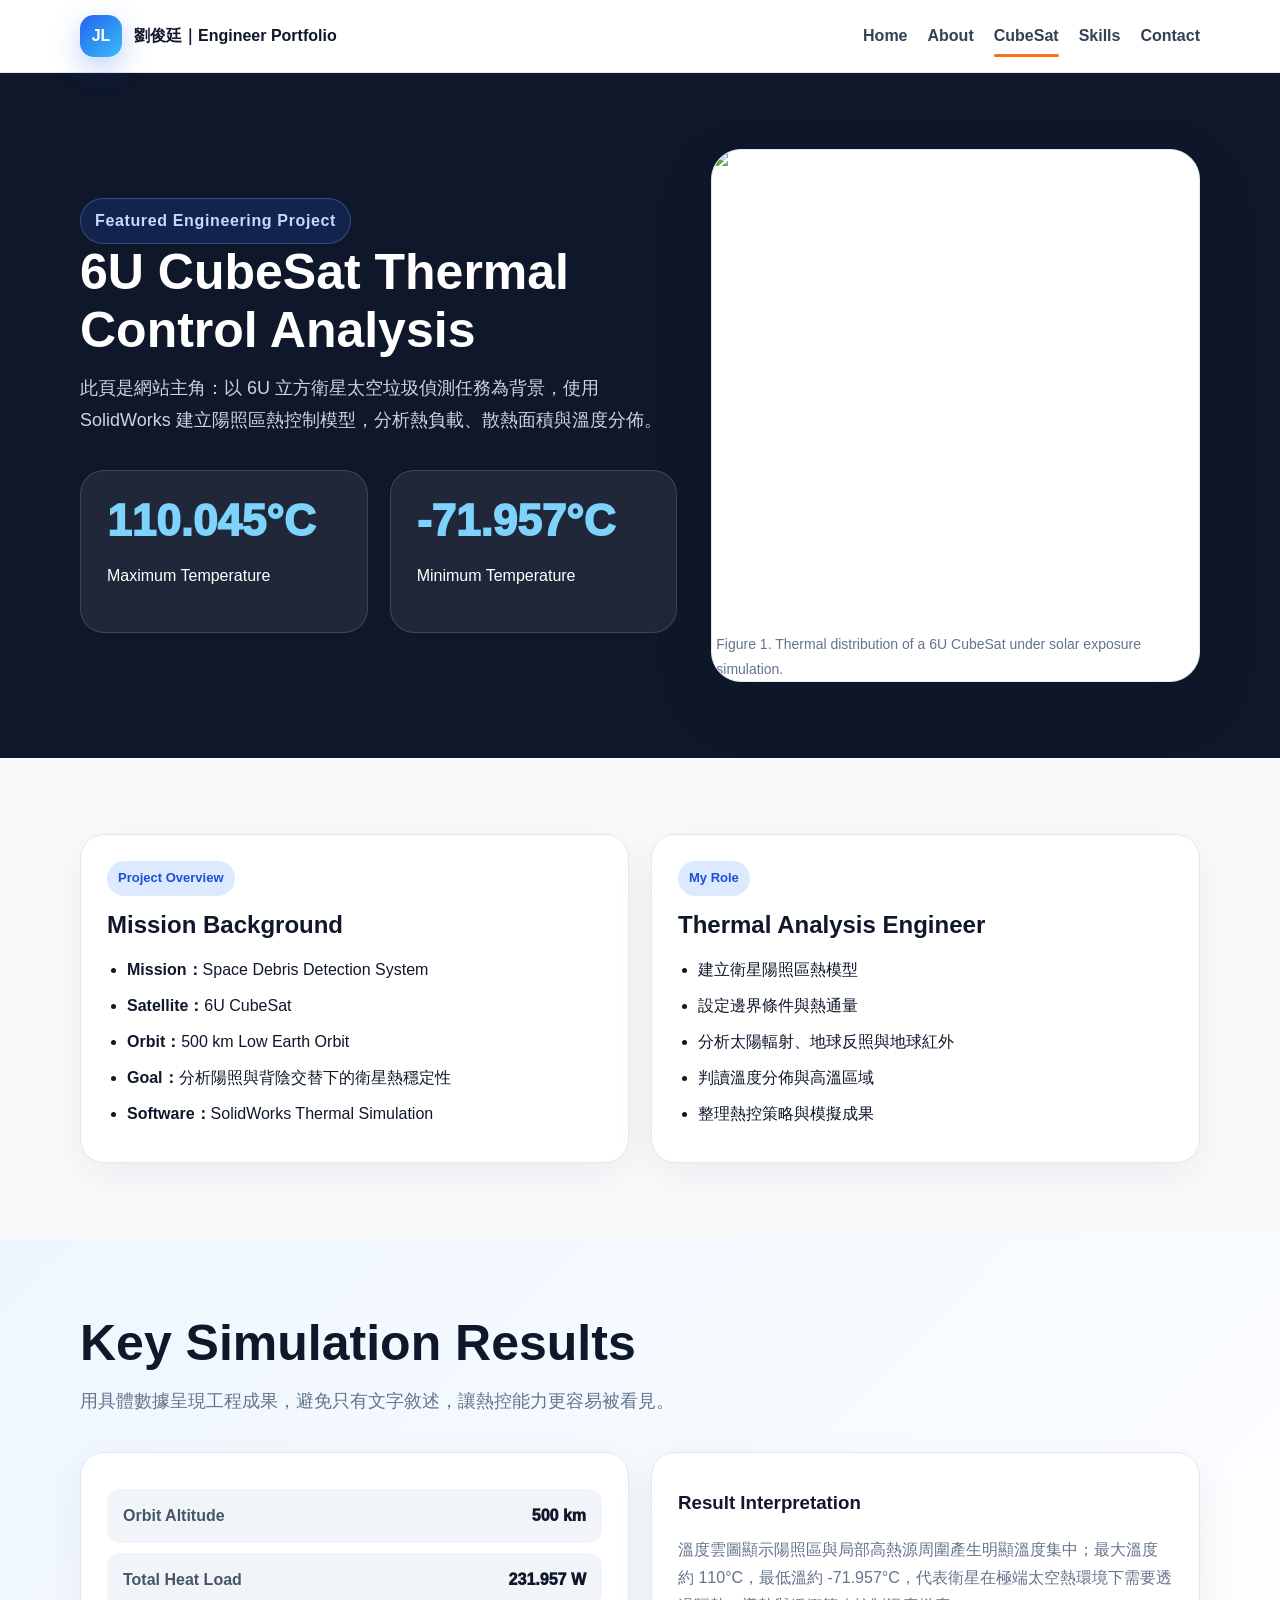
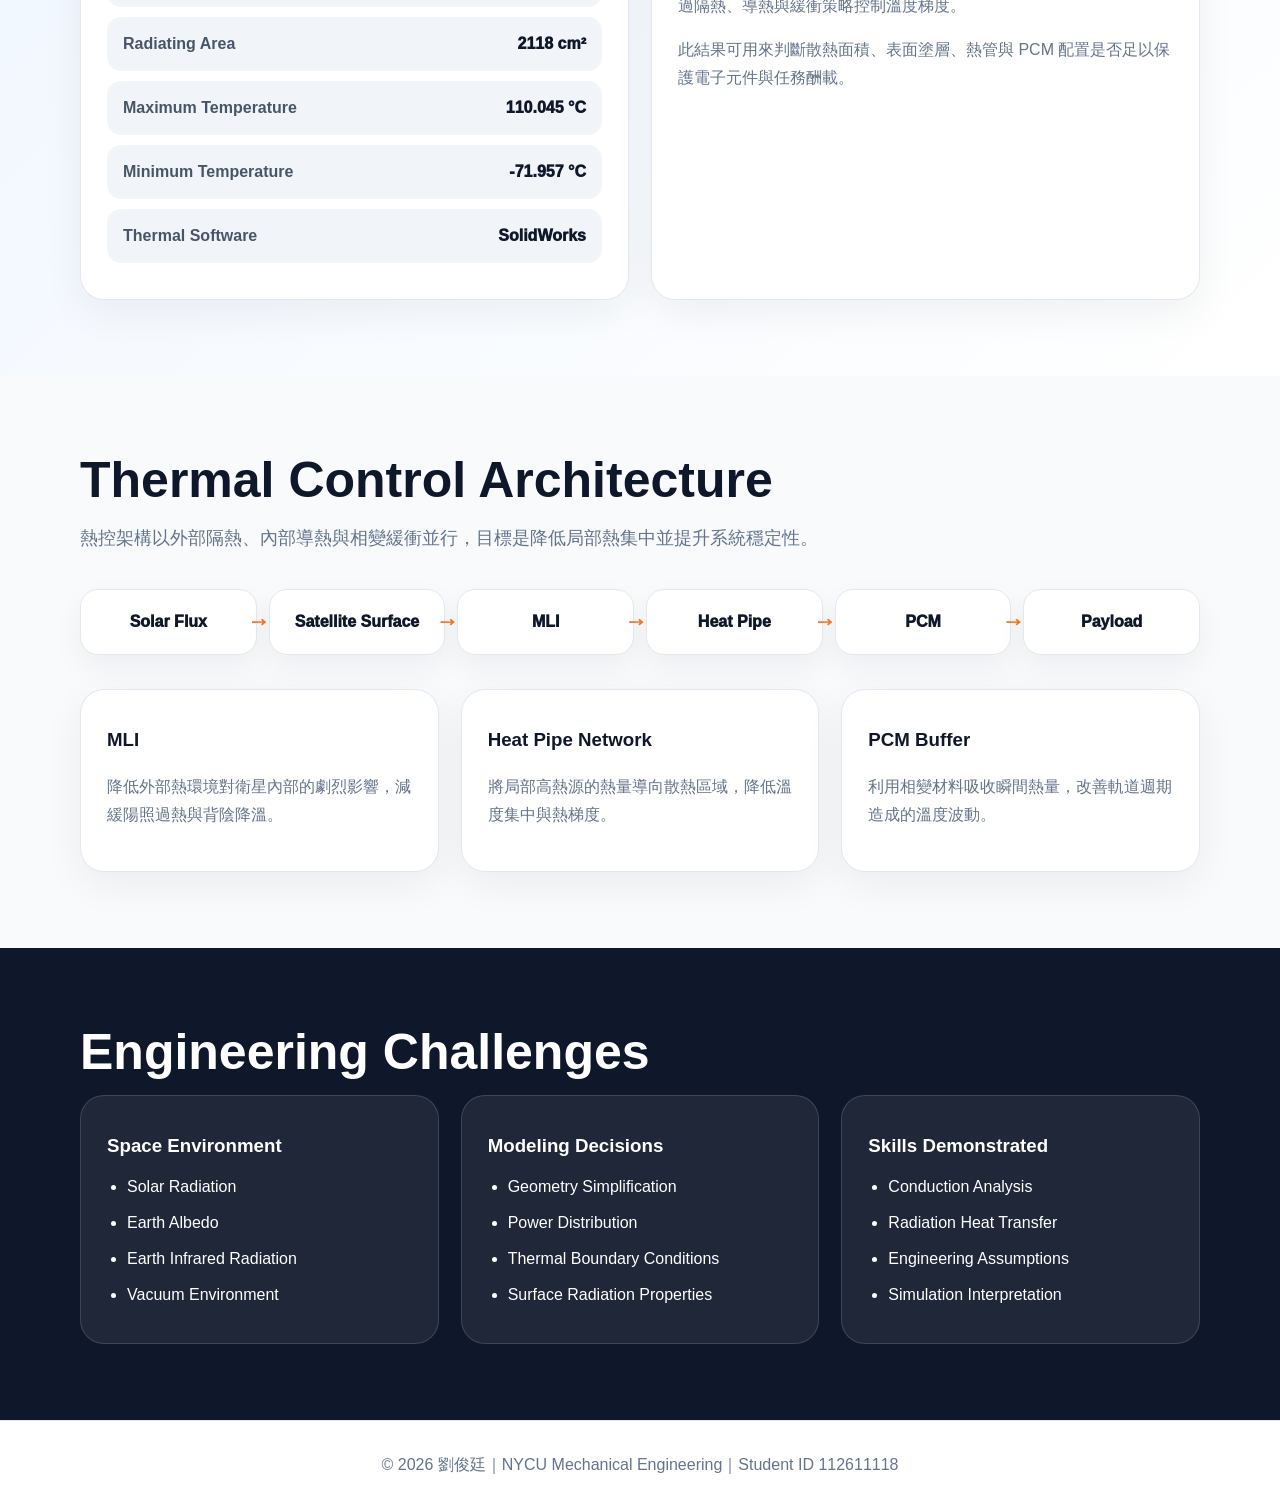
==== project.html @ fe7a01ab "Add files via upload" ====
<!doctype html><html lang="zh-Hant"><head><meta charset="utf-8"><meta name="viewport" content="width=device-width,initial-scale=1"><title>CubeSat Project｜劉俊廷</title><link rel="stylesheet" href="style.css"></head><body>
<nav class="nav"><div class="container nav-inner"><a class="brand" href="index.html"><span class="brand-mark">JL</span><span>劉俊廷｜Engineer Portfolio</span></a><button class="menu">Menu</button><div class="links"><a href="index.html">Home</a><a href="about.html">About</a><a href="project.html">CubeSat</a><a href="skills.html">Skills</a><a href="contact.html">Contact</a></div></div></nav>
<section class="section dark"><div class="container project-hero"><div class="reveal"><span class="eyebrow">Featured Engineering Project</span><h1 class="section-title">6U CubeSat Thermal Control Analysis</h1><p class="section-lead">此頁是網站主角：以 6U 立方衛星太空垃圾偵測任務為背景，使用 SolidWorks 建立陽照區熱控制模型，分析熱負載、散熱面積與溫度分佈。</p><div class="grid two"><div class="card"><div class="kpi">110.045°C</div><p>Maximum Temperature</p></div><div class="card"><div class="kpi">-71.957°C</div><p>Minimum Temperature</p></div></div></div><div class="feature-img reveal"><img src="assets/cubesat_thermal.png" alt="6U CubeSat thermal distribution"><p class="caption">Figure 1. Thermal distribution of a 6U CubeSat under solar exposure simulation.</p></div></div></section>
<section class="section"><div class="container grid two"><div class="card reveal"><span class="tag">Project Overview</span><h2>Mission Background</h2><ul class="list"><li><b>Mission：</b>Space Debris Detection System</li><li><b>Satellite：</b>6U CubeSat</li><li><b>Orbit：</b>500 km Low Earth Orbit</li><li><b>Goal：</b>分析陽照與背陰交替下的衛星熱穩定性</li><li><b>Software：</b>SolidWorks Thermal Simulation</li></ul></div><div class="card reveal"><span class="tag">My Role</span><h2>Thermal Analysis Engineer</h2><ul class="list"><li>建立衛星陽照區熱模型</li><li>設定邊界條件與熱通量</li><li>分析太陽輻射、地球反照與地球紅外</li><li>判讀溫度分佈與高溫區域</li><li>整理熱控策略與模擬成果</li></ul></div></div></section>
<section class="section blue"><div class="container"><h2 class="section-title reveal">Key Simulation Results</h2><p class="section-lead reveal">用具體數據呈現工程成果，避免只有文字敘述，讓熱控能力更容易被看見。</p><div class="grid two"><div class="card reveal"><table class="metric-table"><tr><td>Orbit Altitude</td><td>500 km</td></tr><tr><td>Total Heat Load</td><td>231.957 W</td></tr><tr><td>Radiating Area</td><td>2118 cm²</td></tr><tr><td>Maximum Temperature</td><td>110.045 °C</td></tr><tr><td>Minimum Temperature</td><td>-71.957 °C</td></tr><tr><td>Thermal Software</td><td>SolidWorks</td></tr></table></div><div class="card reveal"><h3>Result Interpretation</h3><p class="muted">溫度雲圖顯示陽照區與局部高熱源周圍產生明顯溫度集中；最大溫度約 110°C，最低溫約 -71.957°C，代表衛星在極端太空熱環境下需要透過隔熱、導熱與緩衝策略控制溫度梯度。</p><p class="muted">此結果可用來判斷散熱面積、表面塗層、熱管與 PCM 配置是否足以保護電子元件與任務酬載。</p></div></div></div></section>
<section class="section"><div class="container"><h2 class="section-title reveal">Thermal Control Architecture</h2><p class="section-lead reveal">熱控架構以外部隔熱、內部導熱與相變緩衝並行，目標是降低局部熱集中並提升系統穩定性。</p><div class="flow reveal"><div>Solar Flux</div><div>Satellite Surface</div><div>MLI</div><div>Heat Pipe</div><div>PCM</div><div>Payload</div></div><div class="grid three" style="margin-top:34px"><div class="card reveal"><h3>MLI</h3><p class="muted">降低外部熱環境對衛星內部的劇烈影響，減緩陽照過熱與背陰降溫。</p></div><div class="card reveal"><h3>Heat Pipe Network</h3><p class="muted">將局部高熱源的熱量導向散熱區域，降低溫度集中與熱梯度。</p></div><div class="card reveal"><h3>PCM Buffer</h3><p class="muted">利用相變材料吸收瞬間熱量，改善軌道週期造成的溫度波動。</p></div></div></div></section>
<section class="section dark"><div class="container"><h2 class="section-title reveal">Engineering Challenges</h2><div class="grid three"><div class="card reveal"><h3>Space Environment</h3><ul class="list"><li>Solar Radiation</li><li>Earth Albedo</li><li>Earth Infrared Radiation</li><li>Vacuum Environment</li></ul></div><div class="card reveal"><h3>Modeling Decisions</h3><ul class="list"><li>Geometry Simplification</li><li>Power Distribution</li><li>Thermal Boundary Conditions</li><li>Surface Radiation Properties</li></ul></div><div class="card reveal"><h3>Skills Demonstrated</h3><ul class="list"><li>Conduction Analysis</li><li>Radiation Heat Transfer</li><li>Engineering Assumptions</li><li>Simulation Interpretation</li></ul></div></div></div></section>
<footer class="footer">© 2026 劉俊廷｜NYCU Mechanical Engineering｜Student ID 112611118</footer><script src="script.js"></script></body></html>
---- style.css ----
:root{--navy:#0f172a;--blue:#2563eb;--sky:#38bdf8;--orange:#f97316;--white:#fff;--bg:#f8fafc;--muted:#64748b;--line:#e2e8f0;--card:#ffffff;--dark2:#111827;--shadow:0 22px 60px rgba(15,23,42,.14);--radius:24px}*{box-sizing:border-box}html{scroll-behavior:smooth}body{margin:0;font-family:"Inter","Noto Sans TC","Microsoft JhengHei",Arial,sans-serif;background:var(--bg);color:var(--navy);line-height:1.75}a{text-decoration:none;color:inherit}img{max-width:100%;display:block}.container{width:min(1120px,92%);margin:auto}.nav{position:sticky;top:0;z-index:99;background:rgba(255,255,255,.9);backdrop-filter:blur(16px);border-bottom:1px solid var(--line)}.nav-inner{height:72px;display:flex;align-items:center;justify-content:space-between}.brand{display:flex;align-items:center;gap:12px;font-weight:900}.brand-mark{width:42px;height:42px;display:grid;place-items:center;background:linear-gradient(135deg,var(--blue),var(--sky));color:white;border-radius:14px;box-shadow:0 10px 28px rgba(37,99,235,.3)}.links{display:flex;gap:20px;font-weight:800;color:#334155}.links a{position:relative}.links a:after{content:"";position:absolute;left:0;bottom:-7px;width:0;height:3px;background:var(--orange);border-radius:100px;transition:.25s}.links a:hover:after,.links a.active:after{width:100%}.menu{display:none;border:0;background:var(--navy);color:white;padding:10px 14px;border-radius:12px;font-weight:800}.hero{background:radial-gradient(circle at 70% 20%,rgba(56,189,248,.24),transparent 34%),linear-gradient(135deg,#0f172a 0%,#172554 50%,#0f172a 100%);color:white;padding:88px 0 72px;overflow:hidden}.hero-grid{display:grid;grid-template-columns:1.08fr .92fr;gap:46px;align-items:center}.eyebrow{display:inline-flex;gap:8px;align-items:center;color:#bfdbfe;background:rgba(37,99,235,.18);border:1px solid rgba(147,197,253,.25);padding:8px 14px;border-radius:999px;font-weight:900;letter-spacing:.04em}.hero h1{font-size:clamp(48px,8vw,92px);line-height:1;margin:16px 0 8px}.hero h2{font-size:clamp(20px,3vw,32px);margin:0 0 18px;color:#e0f2fe}.hero p{font-size:18px;color:#cbd5e1;max-width:680px}.btns{display:flex;gap:14px;flex-wrap:wrap;margin-top:28px}.btn{display:inline-flex;align-items:center;justify-content:center;padding:13px 20px;border-radius:14px;font-weight:900;transition:.2s}.btn.primary{background:var(--orange);color:white;box-shadow:0 16px 40px rgba(249,115,22,.32)}.btn.secondary{background:rgba(255,255,255,.1);border:1px solid rgba(255,255,255,.25);color:white}.btn.light{background:white;color:var(--navy);border:1px solid var(--line)}.btn:hover{transform:translateY(-3px)}.hero-card{background:rgba(255,255,255,.08);border:1px solid rgba(255,255,255,.16);border-radius:32px;padding:18px;box-shadow:0 24px 90px rgba(0,0,0,.24)}.hero-card img{border-radius:24px;width:100%;height:360px;object-fit:cover}.quick{display:grid;grid-template-columns:repeat(3,1fr);gap:12px;margin-top:14px}.quick div{background:rgba(255,255,255,.1);border:1px solid rgba(255,255,255,.14);padding:14px;border-radius:18px}.quick strong{display:block;font-size:24px;color:#fdba74}.quick span{display:block;color:#dbeafe;font-size:13px;font-weight:700}.section{padding:76px 0}.section.dark{background:var(--navy);color:white}.section.blue{background:linear-gradient(135deg,#eff6ff,#fff)}.section-title{font-size:clamp(30px,4vw,50px);line-height:1.15;margin:0 0 14px}.section-lead{font-size:18px;color:var(--muted);max-width:860px;margin:0 0 34px}.dark .section-lead,.dark .muted{color:#cbd5e1}.grid{display:grid;gap:22px}.two{grid-template-columns:repeat(2,1fr)}.three{grid-template-columns:repeat(3,1fr)}.four{grid-template-columns:repeat(4,1fr)}.card{background:var(--card);border:1px solid var(--line);border-radius:var(--radius);padding:26px;box-shadow:0 12px 42px rgba(15,23,42,.06)}.dark .card{background:rgba(255,255,255,.07);border-color:rgba(255,255,255,.14);box-shadow:none}.card h3,.card h2{margin:8px 0 10px}.muted{color:var(--muted)}.tag{display:inline-flex;background:#dbeafe;color:#1d4ed8;border-radius:999px;padding:6px 11px;font-size:13px;font-weight:900}.dark .tag{background:rgba(37,99,235,.28);color:#bfdbfe}.kpi{font-size:clamp(28px,4vw,44px);font-weight:1000;color:var(--blue);line-height:1.1}.dark .kpi{color:#7dd3fc}.list{padding-left:20px;margin:0}.list li{margin:8px 0}.feature-img{border-radius:30px;overflow:hidden;box-shadow:var(--shadow);background:white;border:1px solid var(--line)}.feature-img img{width:100%;height:auto}.caption{font-size:14px;color:var(--muted);margin:12px 4px 0}.project-hero{display:grid;grid-template-columns:1.1fr .9fr;gap:34px;align-items:center}.project-hero .feature-img img{height:470px;object-fit:cover}.metric-table{width:100%;border-collapse:separate;border-spacing:0 10px}.metric-table td{padding:13px 16px;background:#f1f5f9}.metric-table td:first-child{border-radius:14px 0 0 14px;color:#475569;font-weight:800}.metric-table td:last-child{border-radius:0 14px 14px 0;text-align:right;font-weight:1000;color:#0f172a}.flow{display:grid;grid-template-columns:repeat(6,1fr);gap:12px}.flow div{position:relative;background:white;border:1px solid var(--line);border-radius:18px;padding:18px 10px;text-align:center;font-weight:1000;box-shadow:0 12px 30px rgba(15,23,42,.05)}.flow div:not(:last-child):after{content:"→";position:absolute;right:-14px;top:50%;transform:translateY(-50%);color:var(--orange);font-size:22px;z-index:2}.skill{margin:18px 0}.skill-head{display:flex;justify-content:space-between;font-weight:900}.bar{height:12px;background:#e2e8f0;border-radius:999px;overflow:hidden;margin-top:8px}.bar span{display:block;height:100%;background:linear-gradient(90deg,var(--blue),var(--sky));border-radius:999px}.photo-card{overflow:hidden;padding:0}.photo-card img{height:230px;width:100%;object-fit:cover}.photo-card .pad{padding:22px}.contact-box{background:linear-gradient(135deg,#0f172a,#1e3a8a);color:white;border-radius:34px;padding:38px;box-shadow:var(--shadow)}.footer{padding:30px;text-align:center;color:#64748b;background:white;border-top:1px solid var(--line)}.reveal{opacity:0;transform:translateY(18px);transition:.65s ease}.reveal.show{opacity:1;transform:none}@media(max-width:900px){.links{display:none;position:absolute;left:4%;right:4%;top:72px;flex-direction:column;background:white;padding:20px;border-radius:20px;box-shadow:var(--shadow)}.links.open{display:flex}.menu{display:block}.hero-grid,.two,.project-hero{grid-template-columns:1fr}.three,.four{grid-template-columns:1fr 1fr}.flow{grid-template-columns:1fr}.flow div:not(:last-child):after{content:"↓";right:50%;top:auto;bottom:-26px;transform:translateX(50%)}.quick{grid-template-columns:1fr}.hero-card img,.project-hero .feature-img img{height:auto}}@media(max-width:560px){.three,.four{grid-template-columns:1fr}.section{padding:54px 0}.hero{padding:60px 0}.card{padding:22px}.contact-box{padding:26px}.hero h1{font-size:52px}}
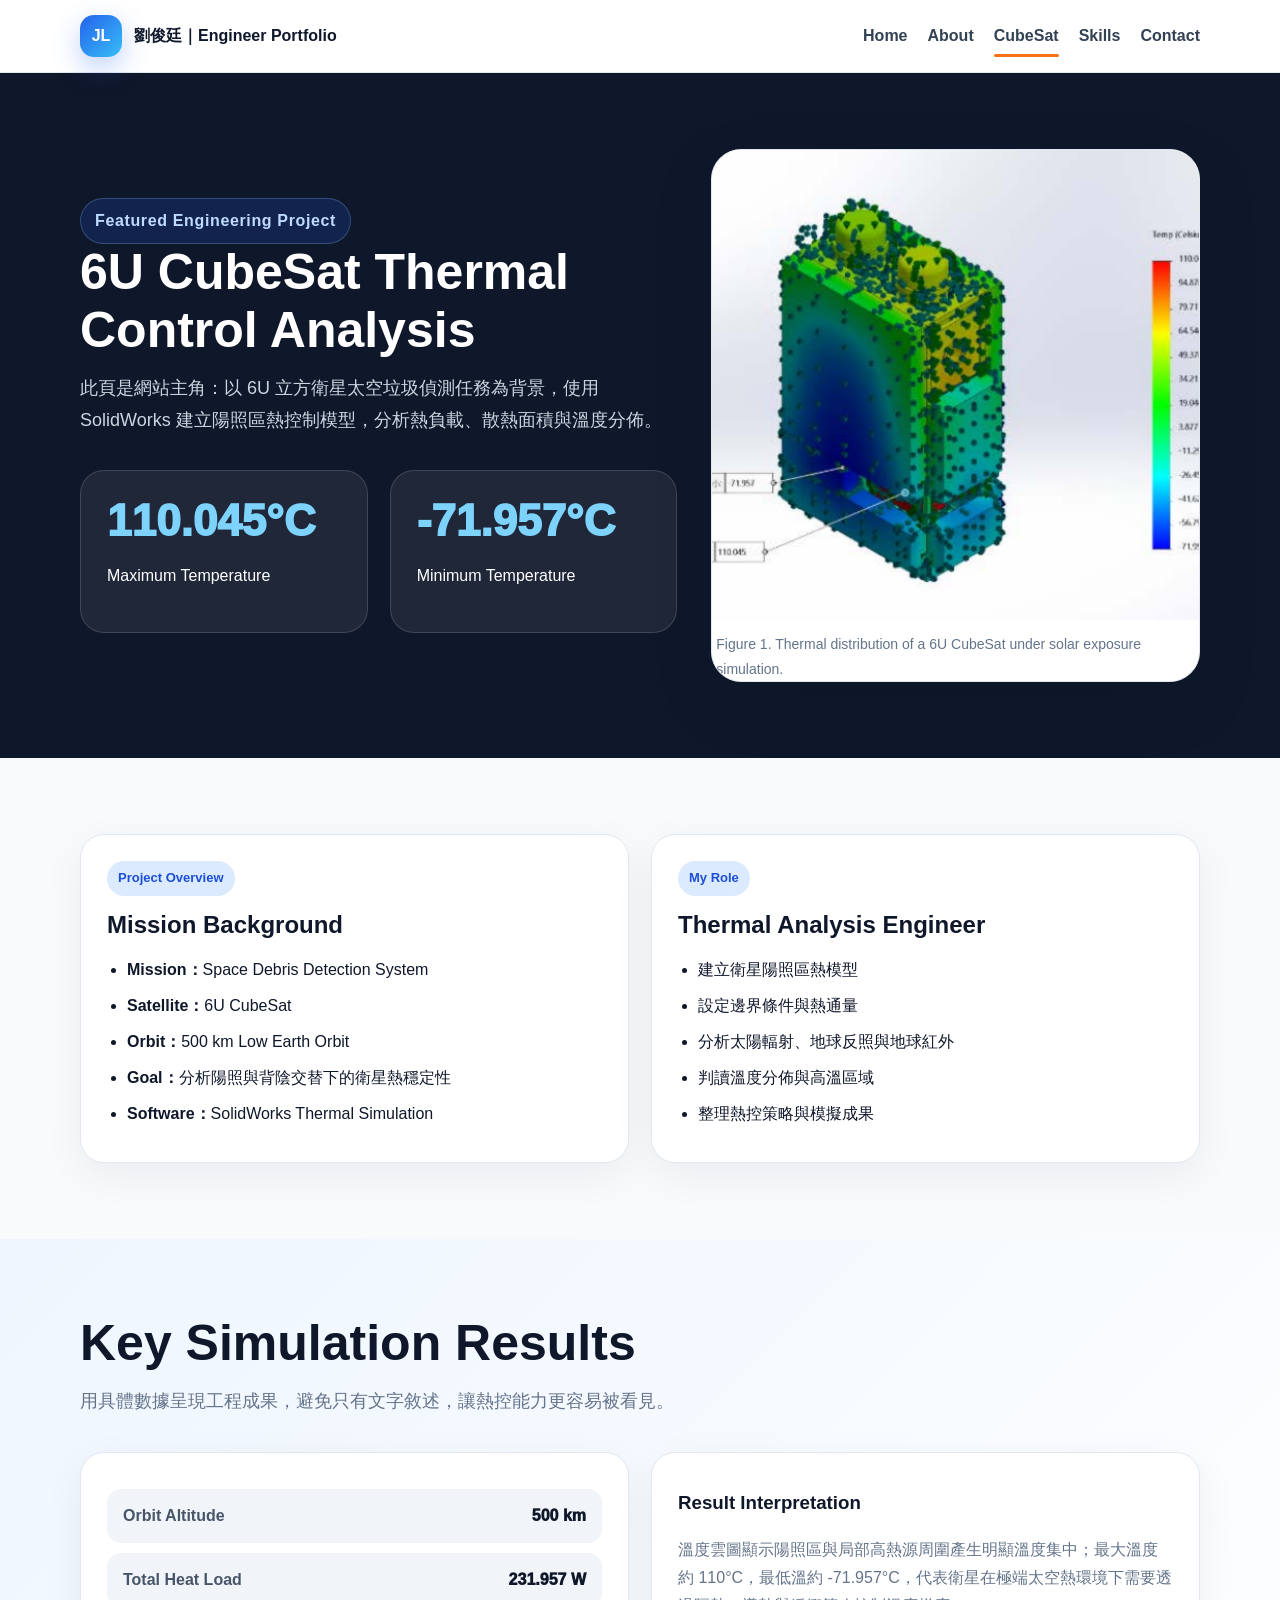
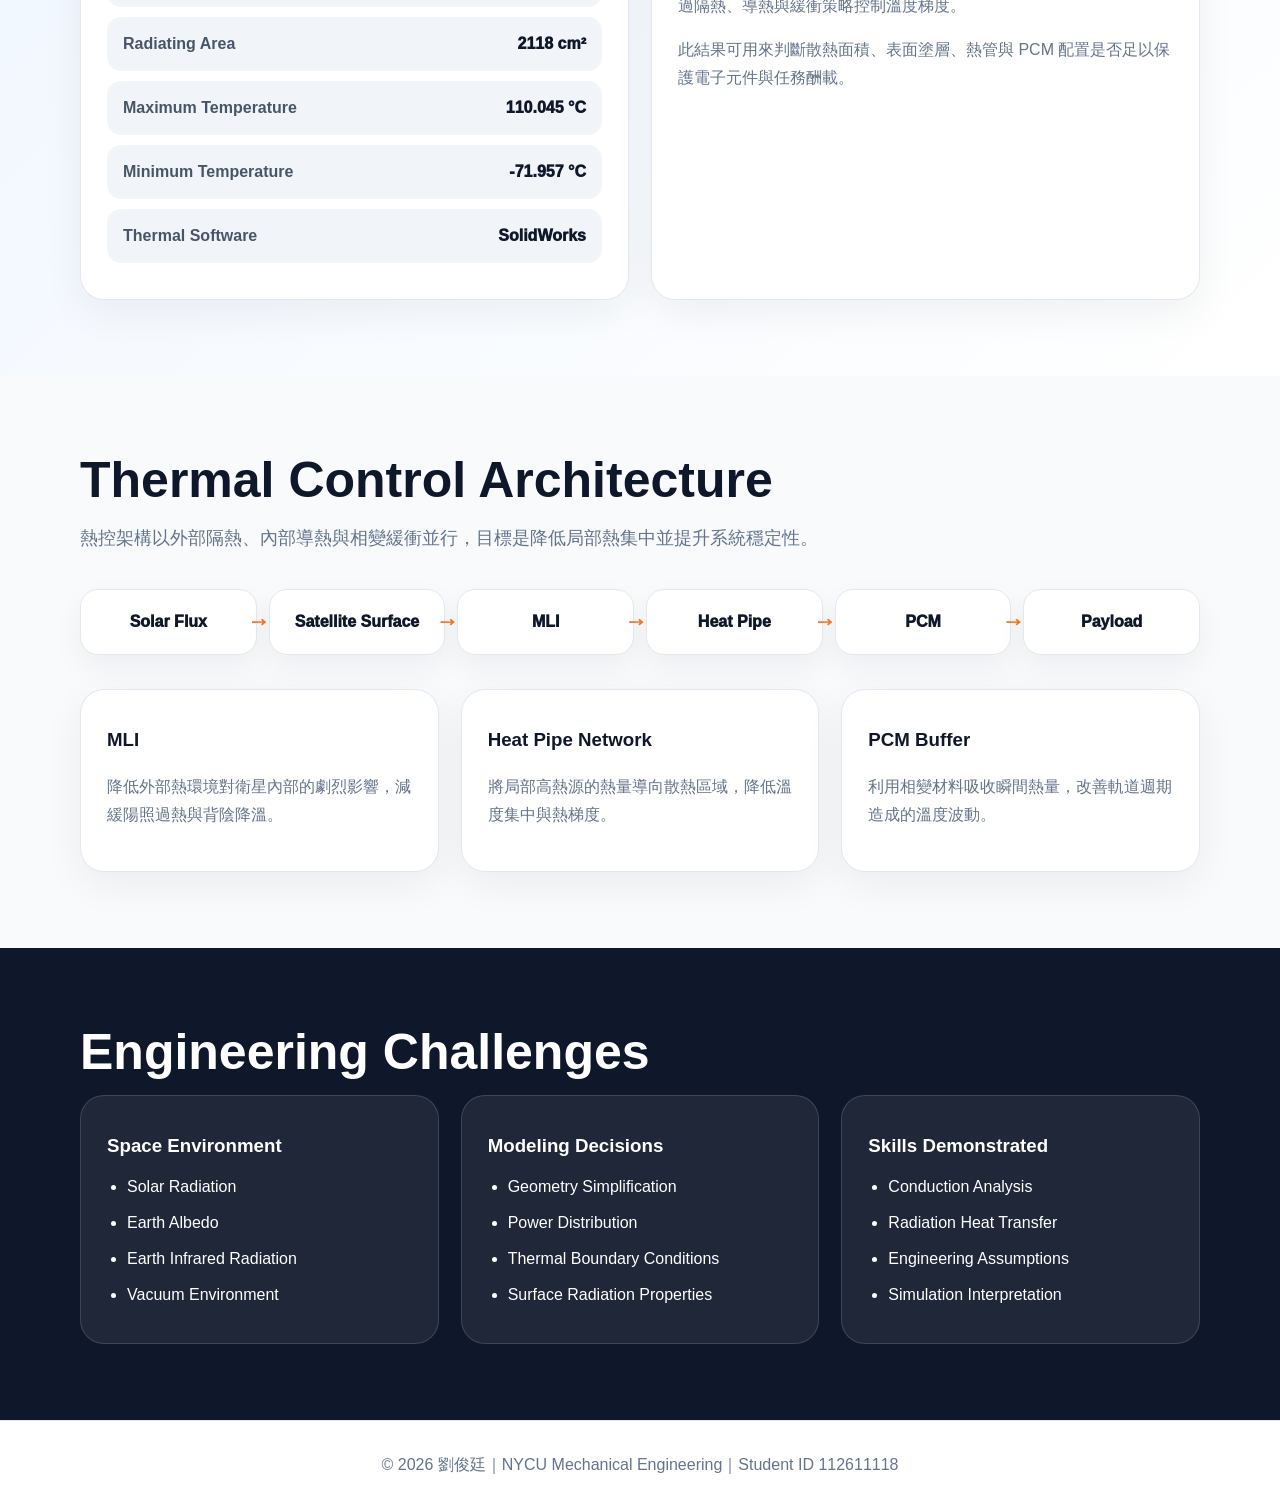
==== commit be7ee2d3: "Update project.html" ====
--- a/project.html
+++ b/project.html
@@ -1,6 +1,6 @@
 <!doctype html><html lang="zh-Hant"><head><meta charset="utf-8"><meta name="viewport" content="width=device-width,initial-scale=1"><title>CubeSat Project｜劉俊廷</title><link rel="stylesheet" href="style.css"></head><body>
 <nav class="nav"><div class="container nav-inner"><a class="brand" href="index.html"><span class="brand-mark">JL</span><span>劉俊廷｜Engineer Portfolio</span></a><button class="menu">Menu</button><div class="links"><a href="index.html">Home</a><a href="about.html">About</a><a href="project.html">CubeSat</a><a href="skills.html">Skills</a><a href="contact.html">Contact</a></div></div></nav>
-<section class="section dark"><div class="container project-hero"><div class="reveal"><span class="eyebrow">Featured Engineering Project</span><h1 class="section-title">6U CubeSat Thermal Control Analysis</h1><p class="section-lead">此頁是網站主角：以 6U 立方衛星太空垃圾偵測任務為背景，使用 SolidWorks 建立陽照區熱控制模型，分析熱負載、散熱面積與溫度分佈。</p><div class="grid two"><div class="card"><div class="kpi">110.045°C</div><p>Maximum Temperature</p></div><div class="card"><div class="kpi">-71.957°C</div><p>Minimum Temperature</p></div></div></div><div class="feature-img reveal"><img src="assets/cubesat_thermal.png" alt="6U CubeSat thermal distribution"><p class="caption">Figure 1. Thermal distribution of a 6U CubeSat under solar exposure simulation.</p></div></div></section>
+<section class="section dark"><div class="container project-hero"><div class="reveal"><span class="eyebrow">Featured Engineering Project</span><h1 class="section-title">6U CubeSat Thermal Control Analysis</h1><p class="section-lead">此頁是網站主角：以 6U 立方衛星太空垃圾偵測任務為背景，使用 SolidWorks 建立陽照區熱控制模型，分析熱負載、散熱面積與溫度分佈。</p><div class="grid two"><div class="card"><div class="kpi">110.045°C</div><p>Maximum Temperature</p></div><div class="card"><div class="kpi">-71.957°C</div><p>Minimum Temperature</p></div></div></div><div class="feature-img reveal"><img src="cubesat_thermal.png"alt="6U CubeSat thermal distribution"><p class="caption">Figure 1. Thermal distribution of a 6U CubeSat under solar exposure simulation.</p></div></div></section>
 <section class="section"><div class="container grid two"><div class="card reveal"><span class="tag">Project Overview</span><h2>Mission Background</h2><ul class="list"><li><b>Mission：</b>Space Debris Detection System</li><li><b>Satellite：</b>6U CubeSat</li><li><b>Orbit：</b>500 km Low Earth Orbit</li><li><b>Goal：</b>分析陽照與背陰交替下的衛星熱穩定性</li><li><b>Software：</b>SolidWorks Thermal Simulation</li></ul></div><div class="card reveal"><span class="tag">My Role</span><h2>Thermal Analysis Engineer</h2><ul class="list"><li>建立衛星陽照區熱模型</li><li>設定邊界條件與熱通量</li><li>分析太陽輻射、地球反照與地球紅外</li><li>判讀溫度分佈與高溫區域</li><li>整理熱控策略與模擬成果</li></ul></div></div></section>
 <section class="section blue"><div class="container"><h2 class="section-title reveal">Key Simulation Results</h2><p class="section-lead reveal">用具體數據呈現工程成果，避免只有文字敘述，讓熱控能力更容易被看見。</p><div class="grid two"><div class="card reveal"><table class="metric-table"><tr><td>Orbit Altitude</td><td>500 km</td></tr><tr><td>Total Heat Load</td><td>231.957 W</td></tr><tr><td>Radiating Area</td><td>2118 cm²</td></tr><tr><td>Maximum Temperature</td><td>110.045 °C</td></tr><tr><td>Minimum Temperature</td><td>-71.957 °C</td></tr><tr><td>Thermal Software</td><td>SolidWorks</td></tr></table></div><div class="card reveal"><h3>Result Interpretation</h3><p class="muted">溫度雲圖顯示陽照區與局部高熱源周圍產生明顯溫度集中；最大溫度約 110°C，最低溫約 -71.957°C，代表衛星在極端太空熱環境下需要透過隔熱、導熱與緩衝策略控制溫度梯度。</p><p class="muted">此結果可用來判斷散熱面積、表面塗層、熱管與 PCM 配置是否足以保護電子元件與任務酬載。</p></div></div></div></section>
 <section class="section"><div class="container"><h2 class="section-title reveal">Thermal Control Architecture</h2><p class="section-lead reveal">熱控架構以外部隔熱、內部導熱與相變緩衝並行，目標是降低局部熱集中並提升系統穩定性。</p><div class="flow reveal"><div>Solar Flux</div><div>Satellite Surface</div><div>MLI</div><div>Heat Pipe</div><div>PCM</div><div>Payload</div></div><div class="grid three" style="margin-top:34px"><div class="card reveal"><h3>MLI</h3><p class="muted">降低外部熱環境對衛星內部的劇烈影響，減緩陽照過熱與背陰降溫。</p></div><div class="card reveal"><h3>Heat Pipe Network</h3><p class="muted">將局部高熱源的熱量導向散熱區域，降低溫度集中與熱梯度。</p></div><div class="card reveal"><h3>PCM Buffer</h3><p class="muted">利用相變材料吸收瞬間熱量，改善軌道週期造成的溫度波動。</p></div></div></div></section>
